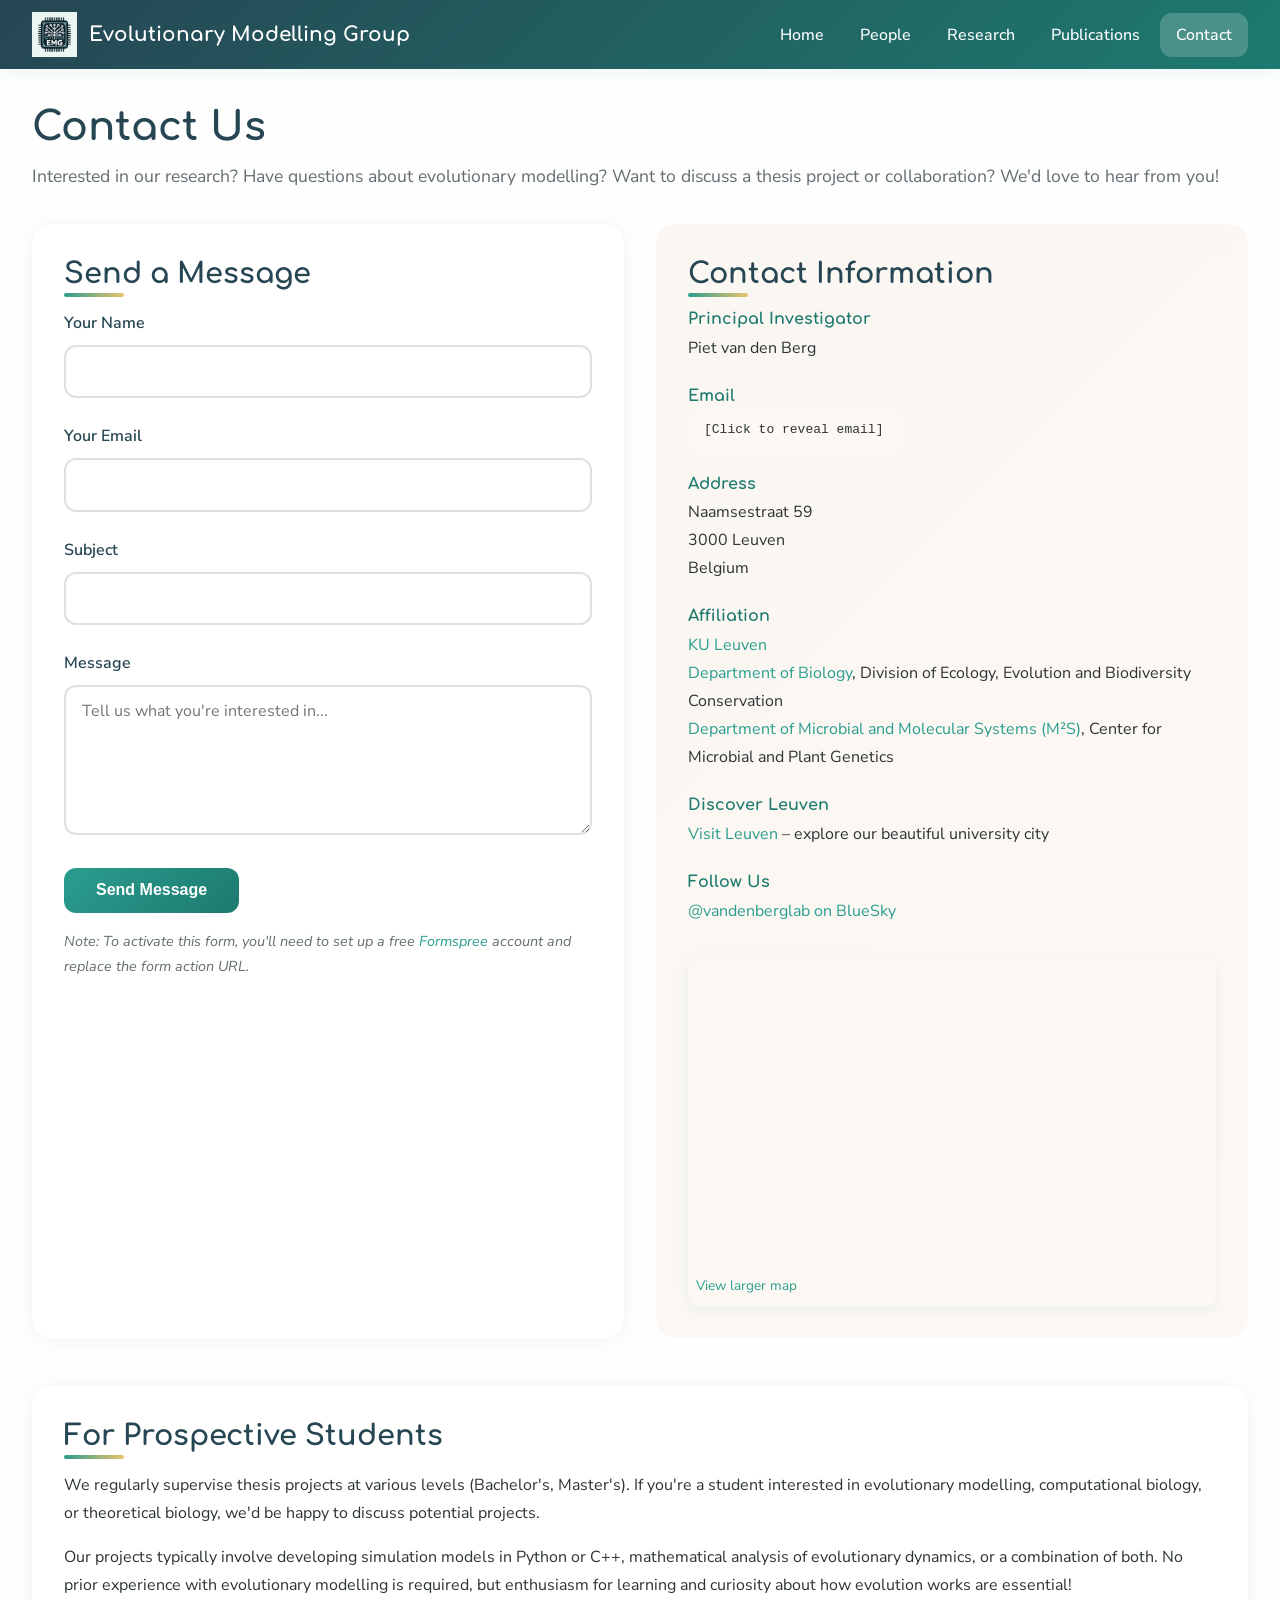
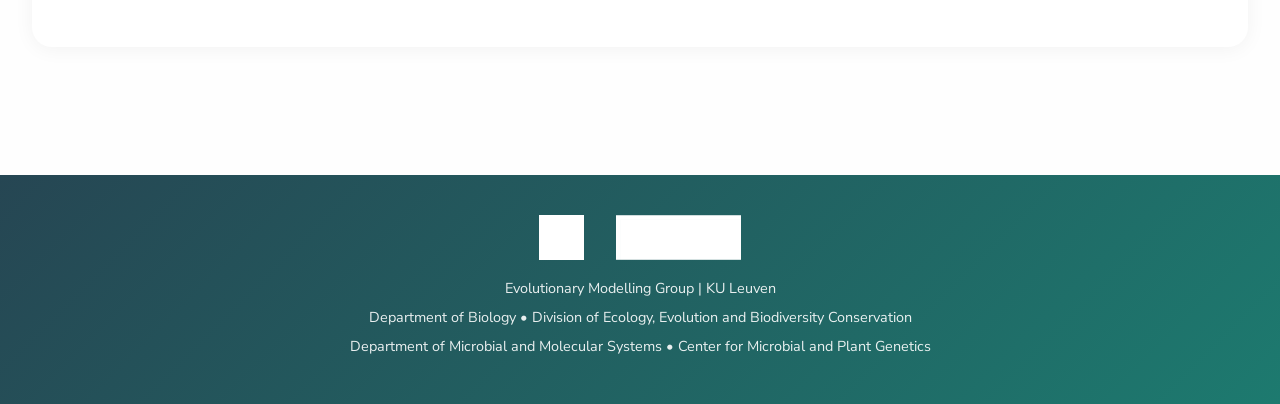
==== contact.html @ 0474cba8 "Update site" ====
<!DOCTYPE html>
<html lang="en">
<head>
    <meta charset="UTF-8">
    <meta name="viewport" content="width=device-width, initial-scale=1.0">
    <meta name="description" content="Contact the Evolutionary Modelling Group at KU Leuven. Interested in thesis projects, collaborations, or joining our lab? We'd love to hear from you.">
    <meta name="keywords" content="contact, KU Leuven, Leuven, Belgium, thesis project, collaboration, evolutionary biology, computational biology, PhD position, postdoc, internship">
    <meta name="author" content="Evolutionary Modelling Group, KU Leuven">
    <meta name="robots" content="index, follow">

    <!-- Open Graph / Facebook -->
    <meta property="og:type" content="website">
    <meta property="og:title" content="Contact | Evolutionary Modelling Group">
    <meta property="og:description" content="Contact the Evolutionary Modelling Group at KU Leuven for thesis projects, collaborations, or joining our lab.">
    <meta property="og:image" content="images/group-photo.jpg">
    <meta property="og:site_name" content="Evolutionary Modelling Group">

    <!-- Twitter Card -->
    <meta name="twitter:card" content="summary_large_image">
    <meta name="twitter:title" content="Contact | Evolutionary Modelling Group">
    <meta name="twitter:description" content="Contact the Evolutionary Modelling Group at KU Leuven for thesis projects, collaborations, or joining our lab.">
    <meta name="twitter:image" content="images/group-photo.jpg">

    <title>Contact | Evolutionary Modelling Group</title>
    <link rel="stylesheet" href="css/style.css">
    <link rel="icon" type="image/png" href="images/emg-logo.png">
    <style>
        .contact-wrapper {
            display: grid;
            grid-template-columns: 1fr 1fr;
            gap: 2rem;
            margin-top: 2rem;
        }
        .map-container {
            margin-top: 2rem;
            border-radius: var(--border-radius);
            overflow: hidden;
            box-shadow: var(--shadow);
        }
        .map-container iframe {
            width: 100%;
            height: 300px;
            border: none;
        }
        .success-message {
            background: #d4edda;
            border: 1px solid #c3e6cb;
            color: #155724;
            padding: 1rem;
            border-radius: var(--border-radius);
            margin-bottom: 1rem;
            display: none;
        }
        .email-protected {
            background: var(--bg-warm);
            padding: 0.5rem 1rem;
            border-radius: var(--border-radius);
            display: inline-block;
            font-family: monospace;
        }
        @media (max-width: 768px) {
            .contact-wrapper {
                grid-template-columns: 1fr;
            }
        }
    </style>
</head>
<body>
    <header>
        <div class="header-container">
            <div class="logo-section">
                <img src="images/emg-logo.png" alt="EMG Logo">
                <span class="site-title"><a href="index.html">Evolutionary Modelling Group</a></span>
            </div>
            <button class="menu-toggle" aria-label="Toggle menu">
                <span></span>
                <span></span>
                <span></span>
            </button>
            <nav>
                <ul>
                    <li><a href="index.html">Home</a></li>
                    <li><a href="people.html">People</a></li>
                    <li><a href="research.html">Research</a></li>
                    <li><a href="publications.html">Publications</a></li>
                    <li><a href="contact.html" class="active">Contact</a></li>
                </ul>
            </nav>
        </div>
    </header>

    <main>
        <h1>Contact Us</h1>
        <p class="section-intro">
            Interested in our research? Have questions about evolutionary modelling? Want to discuss a thesis project or collaboration? We'd love to hear from you!
        </p>

        <div class="contact-wrapper">
            <div class="contact-form">
                <h2>Send a Message</h2>

                <div id="success-message" class="success-message">
                    Thank you for your message! We'll get back to you soon.
                </div>

                <!-- Formspree form - replace YOUR_FORM_ID with actual Formspree form ID -->
                <form id="contact-form" action="https://formspree.io/f/YOUR_FORM_ID" method="POST">
                    <div class="form-group">
                        <label for="name">Your Name</label>
                        <input type="text" id="name" name="name" required>
                    </div>

                    <div class="form-group">
                        <label for="email">Your Email</label>
                        <input type="email" id="email" name="email" required>
                    </div>

                    <div class="form-group">
                        <label for="subject">Subject</label>
                        <input type="text" id="subject" name="subject" required>
                    </div>

                    <div class="form-group">
                        <label for="message">Message</label>
                        <textarea id="message" name="message" required placeholder="Tell us what you're interested in..."></textarea>
                    </div>

                    <!-- Honeypot field for spam protection -->
                    <input type="text" name="_gotcha" style="display:none">

                    <button type="submit" class="submit-btn">Send Message</button>
                </form>

                <p style="margin-top: 1rem; font-size: 0.9rem; color: var(--text-light);">
                    <em>Note: To activate this form, you'll need to set up a free <a href="https://formspree.io" target="_blank" rel="noopener">Formspree</a> account and replace the form action URL.</em>
                </p>
            </div>

            <div class="contact-info">
                <h2>Contact Information</h2>

                <div class="contact-detail">
                    <h4>Principal Investigator</h4>
                    <p>Piet van den Berg</p>
                </div>

                <div class="contact-detail">
                    <h4>Email</h4>
                    <p>
                        <span id="email-address" class="email-protected">[Click to reveal email]</span>
                    </p>
                </div>

                <div class="contact-detail">
                    <h4>Address</h4>
                    <p>
                        Naamsestraat 59<br>
                        3000 Leuven<br>
                        Belgium
                    </p>
                </div>

                <div class="contact-detail">
                    <h4>Affiliation</h4>
                    <p>
                        <a href="https://www.kuleuven.be/english/" target="_blank" rel="noopener">KU Leuven</a><br>
                        <a href="https://bio.kuleuven.be/" target="_blank" rel="noopener">Department of Biology</a>, Division of Ecology, Evolution and Biodiversity Conservation<br>
                        <a href="https://www.biw.kuleuven.be/m2s/" target="_blank" rel="noopener">Department of Microbial and Molecular Systems (M²S)</a>, Center for Microbial and Plant Genetics
                    </p>
                </div>

                <div class="contact-detail">
                    <h4>Discover Leuven</h4>
                    <p>
                        <a href="https://www.visitleuven.be/en" target="_blank" rel="noopener">Visit Leuven</a> &ndash; explore our beautiful university city
                    </p>
                </div>

                <div class="contact-detail">
                    <h4>Follow Us</h4>
                    <p>
                        <a href="https://bsky.app/profile/vandenberglab.bsky.social" target="_blank" rel="noopener">
                            @vandenberglab on BlueSky
                        </a>
                    </p>
                </div>

                <div class="map-container">
                    <iframe
                        src="https://www.openstreetmap.org/export/embed.html?bbox=4.697%2C50.875%2C4.703%2C50.878&amp;layer=mapnik&amp;marker=50.8765%2C4.7001"
                        loading="lazy"
                        title="Map showing location of KU Leuven, Naamsestraat 59">
                    </iframe>
                    <p style="margin: 0.5rem; font-size: 0.85rem;">
                        <a href="https://www.openstreetmap.org/?mlat=50.8765&amp;mlon=4.7001#map=17/50.8765/4.7001" target="_blank" rel="noopener">
                            View larger map
                        </a>
                    </p>
                </div>
            </div>
        </div>

        <section class="section" style="margin-top: 3rem;">
            <h2>For Prospective Students</h2>
            <p>
                We regularly supervise thesis projects at various levels (Bachelor's, Master's). If you're a student interested in evolutionary modelling, computational biology, or theoretical biology, we'd be happy to discuss potential projects.
            </p>
            <p>
                Our projects typically involve developing simulation models in Python or C++, mathematical analysis of evolutionary dynamics, or a combination of both. No prior experience with evolutionary modelling is required, but enthusiasm for learning and curiosity about how evolution works are essential!
            </p>
        </section>
    </main>

    <footer>
        <div class="footer-logos">
            <img src="images/emg-logo.png" alt="EMG">
            <img src="images/ku-leuven-logo.png" alt="KU Leuven">
        </div>
        <p>Evolutionary Modelling Group | KU Leuven</p>
        <p>Department of Biology &bull; Division of Ecology, Evolution and Biodiversity Conservation</p>
        <p>Department of Microbial and Molecular Systems &bull; Center for Microbial and Plant Genetics</p>
    </footer>

    <script>
        // Email protection: decode email address only when clicked
        // This prevents simple email scrapers from harvesting the address
        (function() {
            const emailElement = document.getElementById('email-address');

            // Encoded email parts (simple obfuscation)
            const parts = ['piet', '.', 'vandenberg', '@', 'kuleuven', '.', 'be'];

            let revealed = false;

            emailElement.style.cursor = 'pointer';

            emailElement.addEventListener('click', function() {
                if (!revealed) {
                    const email = parts.join('');
                    emailElement.innerHTML = `<a href="mai` + `lto:${email}">${email}</a>`;
                    revealed = true;
                }
            });

            // Also reveal on hover after a delay (for users who expect hover)
            let hoverTimeout;
            emailElement.addEventListener('mouseenter', function() {
                hoverTimeout = setTimeout(function() {
                    if (!revealed) {
                        const email = parts.join('');
                        emailElement.innerHTML = `<a href="mai` + `lto:${email}">${email}</a>`;
                        revealed = true;
                    }
                }, 500);
            });

            emailElement.addEventListener('mouseleave', function() {
                clearTimeout(hoverTimeout);
            });
        })();

        // Form submission handling
        const form = document.getElementById('contact-form');
        const successMessage = document.getElementById('success-message');

        form.addEventListener('submit', async function(e) {
            // If using Formspree's default behavior, this will redirect
            // For AJAX submission (optional):
            /*
            e.preventDefault();
            const formData = new FormData(form);

            try {
                const response = await fetch(form.action, {
                    method: 'POST',
                    body: formData,
                    headers: {
                        'Accept': 'application/json'
                    }
                });

                if (response.ok) {
                    successMessage.style.display = 'block';
                    form.reset();
                } else {
                    alert('There was an error sending your message. Please try again or email us directly.');
                }
            } catch (error) {
                alert('There was an error sending your message. Please try again or email us directly.');
            }
            */
        });

        // Hamburger menu toggle
        document.querySelector('.menu-toggle').addEventListener('click', function() {
            this.classList.toggle('active');
            document.querySelector('nav').classList.toggle('active');
        });
    </script>
</body>
</html>
---- css/style.css ----
/* Evolutionary Modelling Group - Main Stylesheet */
/* Design: Friendly, inclusive, curious, brainy, warm */

@import url('https://fonts.googleapis.com/css2?family=Comfortaa:wght@500;600;700&family=Nunito+Sans:wght@400;500;600;700&display=swap');

:root {
    --primary-color: #2a9d8f;      /* Warm teal */
    --primary-light: #40c9a2;
    --primary-dark: #1d7a6f;
    --secondary-color: #264653;    /* Deep blue-green */
    --accent-color: #e9c46a;       /* Warm gold */
    --accent-warm: #f4a261;        /* Warm orange */
    --accent-coral: #e76f51;       /* Coral for highlights */
    --text-color: #2d3436;
    --text-light: #636e72;
    --bg-color: #fefefe;
    --bg-warm: #fdf8f3;
    --bg-cream: #faf6f1;
    --white: #fff;
    --border-radius: 12px;
    --border-radius-lg: 20px;
    --shadow: 0 4px 15px rgba(42, 157, 143, 0.08);
    --shadow-hover: 0 8px 30px rgba(42, 157, 143, 0.15);
    --shadow-soft: 0 2px 20px rgba(0,0,0,0.05);
}

* {
    margin: 0;
    padding: 0;
    box-sizing: border-box;
}

html {
    scroll-behavior: smooth;
}

body {
    font-family: 'Nunito Sans', -apple-system, BlinkMacSystemFont, sans-serif;
    line-height: 1.75;
    color: var(--text-color);
    background-color: var(--bg-color);
}

/* Typography */
h1, h2, h3, h4 {
    font-family: 'Comfortaa', 'Nunito Sans', sans-serif;
    font-weight: 700;
    line-height: 1.3;
    color: var(--secondary-color);
}

h1 {
    font-size: 2.5rem;
    margin-bottom: 0.5rem;
}

h2 {
    font-size: 1.8rem;
    margin-bottom: 1rem;
    position: relative;
    display: inline-block;
}

h2::after {
    content: '';
    position: absolute;
    bottom: -4px;
    left: 0;
    width: 60px;
    height: 4px;
    background: linear-gradient(90deg, var(--primary-color), var(--accent-color));
    border-radius: 2px;
}

h3 {
    font-size: 1.3rem;
    margin-bottom: 0.75rem;
    color: var(--primary-dark);
}

p {
    margin-bottom: 1rem;
}

a {
    color: var(--primary-color);
    text-decoration: none;
    transition: color 0.2s ease;
}

a:hover {
    color: var(--primary-dark);
    text-decoration: underline;
}

/* Header & Navigation */
header {
    background: linear-gradient(135deg, var(--secondary-color) 0%, var(--primary-dark) 100%);
    color: var(--white);
    padding: 0.75rem 0;
    position: sticky;
    top: 0;
    z-index: 1000;
    box-shadow: var(--shadow);
}

.header-container {
    max-width: 1400px;
    margin: 0 auto;
    padding: 0 2rem;
    display: flex;
    justify-content: space-between;
    align-items: center;
    flex-wrap: wrap;
    gap: 1rem;
}

.logo-section {
    display: flex;
    align-items: center;
    gap: 0.75rem;
}

.logo-section img {
    height: 45px;
    width: auto;
}

.site-title {
    font-family: 'Comfortaa', sans-serif;
    font-size: 1.25rem;
    font-weight: 700;
    color: var(--white);
    white-space: nowrap;
}

.site-title a {
    color: var(--white);
    text-decoration: none;
}

.site-title a:hover {
    text-decoration: none;
    opacity: 0.9;
}

/* Hamburger menu button */
.menu-toggle {
    display: none;
    background: none;
    border: none;
    cursor: pointer;
    padding: 0.5rem;
    z-index: 1001;
}

.menu-toggle span {
    display: block;
    width: 25px;
    height: 3px;
    background: var(--white);
    margin: 5px 0;
    border-radius: 2px;
    transition: all 0.3s ease;
}

.menu-toggle.active span:nth-child(1) {
    transform: rotate(45deg) translate(5px, 5px);
}

.menu-toggle.active span:nth-child(2) {
    opacity: 0;
}

.menu-toggle.active span:nth-child(3) {
    transform: rotate(-45deg) translate(7px, -6px);
}

nav ul {
    list-style: none;
    display: flex;
    gap: 0.25rem;
    flex-wrap: wrap;
}

nav a {
    color: var(--white);
    padding: 0.5rem 1rem;
    border-radius: var(--border-radius);
    transition: all 0.2s ease;
    display: block;
    font-weight: 500;
}

nav a:hover, nav a.active {
    background-color: rgba(255,255,255,0.2);
    text-decoration: none;
}

/* Main content */
main {
    max-width: 1400px;
    margin: 0 auto;
    padding: 2rem;
    min-height: calc(100vh - 200px);
}

/* Hero section (homepage) - NEW DESIGN */
.hero-wrapper {
    display: grid;
    grid-template-columns: 1fr 1fr;
    gap: 3rem;
    align-items: center;
    padding: 2rem 0;
    margin-bottom: 2rem;
}

.hero-image {
    position: relative;
}

.hero-image .group-photo {
    width: 100%;
    border-radius: var(--border-radius-lg);
    box-shadow: var(--shadow-hover);
}

.hero-image .hero-logos {
    position: absolute;
    bottom: 1rem;
    left: 1rem;
    display: flex;
    flex-direction: column;
    align-items: flex-start;
    gap: 0.5rem;
    background: rgba(255,255,255,0.95);
    padding: 0.75rem;
    border-radius: var(--border-radius);
    box-shadow: var(--shadow);
}

.hero-image .hero-logos img {
    width: 80px;
    height: auto;
}

.hero-content {
    padding: 1rem 0;
}

.hero-content h1 {
    font-size: 2.8rem;
    color: var(--secondary-color);
    margin-bottom: 0.5rem;
    line-height: 1.2;
}

.hero-content .subtitle {
    font-size: 1.2rem;
    color: var(--primary-color);
    font-weight: 600;
    margin-bottom: 1.5rem;
}

.hero-content .hero-intro {
    font-size: 1.1rem;
    color: var(--text-light);
    margin-bottom: 1.5rem;
}

.hero-content .hero-tagline {
    font-size: 1rem;
    padding: 1rem 1.25rem;
    background: linear-gradient(135deg, var(--bg-cream) 0%, var(--bg-warm) 100%);
    border-left: 4px solid var(--accent-color);
    border-radius: 0 var(--border-radius) var(--border-radius) 0;
    color: var(--text-color);
    font-style: italic;
}

/* OLD hero styles (kept for fallback) */
.hero {
    text-align: center;
    padding: 3rem 0;
    background: var(--bg-warm);
    margin: -2rem -2rem 2rem -2rem;
    padding: 3rem 2rem;
}

.hero-logos {
    display: flex;
    justify-content: center;
    align-items: center;
    gap: 2rem;
    margin-bottom: 1.5rem;
    flex-wrap: wrap;
}

.hero-logos img {
    height: 80px;
    width: auto;
}

.hero h1 {
    font-size: 2.8rem;
    color: var(--secondary-color);
    margin-bottom: 0.25rem;
}

.hero .subtitle {
    font-size: 1.3rem;
    color: var(--text-light);
    font-weight: 400;
}

/* Group photo */
.group-photo-container {
    margin: 2rem 0;
    text-align: center;
}

.group-photo {
    max-width: 100%;
    width: 800px;
    border-radius: var(--border-radius);
    box-shadow: var(--shadow);
}

/* Content sections */
.section {
    margin: 3rem 0;
    padding: 2rem;
    background: var(--white);
    border-radius: var(--border-radius-lg);
    box-shadow: var(--shadow-soft);
}

.section-intro {
    font-size: 1.1rem;
    color: var(--text-light);
    margin-bottom: 1.5rem;
}

/* Research topics cards */
.topics-grid {
    display: grid;
    grid-template-columns: repeat(auto-fit, minmax(280px, 1fr));
    gap: 1.5rem;
    margin-top: 1.5rem;
}

.topic-card {
    background: linear-gradient(135deg, var(--bg-cream) 0%, var(--white) 100%);
    padding: 1.5rem;
    border-radius: var(--border-radius);
    border-left: 4px solid var(--primary-color);
    transition: transform 0.2s ease, box-shadow 0.2s ease;
}

.topic-card:hover {
    transform: translateY(-3px);
    box-shadow: var(--shadow-hover);
}

.topic-card:nth-child(2) {
    border-left-color: var(--accent-color);
}

.topic-card:nth-child(3) {
    border-left-color: var(--accent-warm);
}

.topic-card:nth-child(4) {
    border-left-color: var(--accent-coral);
}

.topic-card h3 {
    color: var(--secondary-color);
    margin-bottom: 0.5rem;
}

/* Homepage layout with sidebar */
.home-main-content {
    display: grid;
    grid-template-columns: 1fr 350px;
    gap: 2rem;
    align-items: start;
}

.home-main-content .main-column {
    min-width: 0;
}

/* BlueSky sidebar */
.bluesky-sidebar {
    position: sticky;
    top: 100px;
}

.bluesky-sidebar-card {
    background: var(--white);
    border-radius: var(--border-radius-lg);
    box-shadow: var(--shadow-soft);
    overflow: hidden;
}

.bluesky-sidebar-header {
    background: linear-gradient(135deg, #0085ff 0%, #00a8ff 100%);
    color: white;
    padding: 1rem 1.25rem;
}

.bluesky-sidebar-header h3 {
    color: white;
    margin: 0;
    font-size: 1rem;
}

.bluesky-posts {
    max-height: 600px;
    overflow-y: auto;
}

.bluesky-post {
    padding: 1rem 1.25rem;
    border-bottom: 1px solid #f0f0f0;
}

.bluesky-post:last-child {
    border-bottom: none;
}

.bluesky-post-text {
    font-size: 0.95rem;
    line-height: 1.5;
    margin-bottom: 0.75rem;
}

.bluesky-post-images {
    display: grid;
    grid-template-columns: repeat(auto-fit, minmax(100px, 1fr));
    gap: 0.5rem;
    margin-bottom: 0.75rem;
}

.bluesky-post-images img {
    width: 100%;
    border-radius: 8px;
    cursor: pointer;
    transition: opacity 0.2s;
}

.bluesky-post-images img:hover {
    opacity: 0.9;
}

.bluesky-post-date {
    font-size: 0.8rem;
    color: var(--text-light);
}

.bluesky-post-date a {
    color: var(--text-light);
}

.bluesky-post-date a:hover {
    color: var(--primary-color);
}

.bluesky-sidebar-footer {
    padding: 1rem 1.25rem;
    background: var(--bg-cream);
    text-align: center;
}

.bluesky-follow-btn {
    display: inline-flex;
    align-items: center;
    gap: 0.5rem;
    background: #0085ff;
    color: white;
    padding: 0.5rem 1rem;
    border-radius: var(--border-radius);
    font-weight: 600;
    font-size: 0.9rem;
    transition: background 0.2s;
}

.bluesky-follow-btn:hover {
    background: #0070dd;
    color: white;
    text-decoration: none;
}

/* People page */
.people-grid {
    display: grid;
    gap: 2rem;
}

.person-card {
    display: grid;
    grid-template-columns: 200px 1fr;
    gap: 2rem;
    padding: 2rem;
    background: var(--white);
    border-radius: var(--border-radius-lg);
    box-shadow: var(--shadow-soft);
    transition: box-shadow 0.2s ease;
}

.person-card:hover {
    box-shadow: var(--shadow-hover);
}

.person-card.pi {
    border: 2px solid var(--primary-color);
    background: linear-gradient(135deg, var(--white) 0%, var(--bg-cream) 100%);
}

.person-photo {
    width: 200px;
    height: 200px;
    border-radius: var(--border-radius);
    object-fit: cover;
    box-shadow: var(--shadow);
}

.person-info h3 {
    font-size: 1.5rem;
    color: var(--secondary-color);
    margin-bottom: 0.25rem;
}

.person-role {
    color: var(--primary-color);
    font-weight: 600;
    margin-bottom: 1rem;
}

.person-research {
    margin-bottom: 1rem;
}

.person-interests {
    font-size: 0.95rem;
    color: var(--text-light);
}

.person-social {
    margin-top: 1rem;
    display: flex;
    gap: 1rem;
}

.person-social a {
    color: var(--primary-color);
    font-size: 0.9rem;
    font-weight: 600;
}

/* Publications page */
.publications-intro {
    margin-bottom: 2rem;
    padding: 1.5rem;
    background: var(--bg-warm);
    border-radius: var(--border-radius);
}

.publication-list {
    list-style: none;
}

.publication-item {
    padding: 1.5rem;
    margin-bottom: 1rem;
    background: var(--white);
    border-radius: var(--border-radius);
    box-shadow: var(--shadow-soft);
    border-left: 4px solid var(--primary-color);
}

.publication-title {
    font-weight: 600;
    color: var(--secondary-color);
    margin-bottom: 0.5rem;
}

.publication-authors {
    font-size: 0.95rem;
    color: var(--text-light);
    margin-bottom: 0.25rem;
}

.publication-venue {
    font-style: italic;
    color: var(--text-light);
    font-size: 0.9rem;
}

.publication-year {
    display: inline-block;
    background: var(--primary-color);
    color: var(--white);
    padding: 0.2rem 0.6rem;
    border-radius: 6px;
    font-size: 0.85rem;
    margin-top: 0.5rem;
}

.loading {
    text-align: center;
    padding: 2rem;
    color: var(--text-light);
}

.scholar-link {
    display: inline-block;
    margin-top: 1rem;
    padding: 0.75rem 1.5rem;
    background: linear-gradient(135deg, var(--primary-color) 0%, var(--primary-dark) 100%);
    color: var(--white);
    border-radius: var(--border-radius);
    font-weight: 600;
    transition: transform 0.2s ease, box-shadow 0.2s ease;
}

.scholar-link:hover {
    transform: translateY(-2px);
    box-shadow: var(--shadow-hover);
    color: var(--white);
    text-decoration: none;
}

/* Contact page */
.contact-grid {
    display: grid;
    grid-template-columns: 1fr 1fr;
    gap: 2rem;
}

.contact-form {
    background: var(--white);
    padding: 2rem;
    border-radius: var(--border-radius-lg);
    box-shadow: var(--shadow-soft);
}

.form-group {
    margin-bottom: 1.5rem;
}

.form-group label {
    display: block;
    margin-bottom: 0.5rem;
    font-weight: 600;
    color: var(--secondary-color);
}

.form-group input,
.form-group textarea {
    width: 100%;
    padding: 0.85rem 1rem;
    border: 2px solid #e0e0e0;
    border-radius: var(--border-radius);
    font-family: inherit;
    font-size: 1rem;
    transition: border-color 0.2s ease, box-shadow 0.2s ease;
}

.form-group input:focus,
.form-group textarea:focus {
    outline: none;
    border-color: var(--primary-color);
    box-shadow: 0 0 0 3px rgba(42, 157, 143, 0.1);
}

.form-group textarea {
    min-height: 150px;
    resize: vertical;
}

.submit-btn {
    background: linear-gradient(135deg, var(--primary-color) 0%, var(--primary-dark) 100%);
    color: var(--white);
    padding: 0.85rem 2rem;
    border: none;
    border-radius: var(--border-radius);
    font-size: 1rem;
    font-weight: 600;
    cursor: pointer;
    transition: transform 0.2s ease, box-shadow 0.2s ease;
}

.submit-btn:hover {
    transform: translateY(-2px);
    box-shadow: var(--shadow-hover);
}

.contact-info {
    background: linear-gradient(135deg, var(--bg-cream) 0%, var(--bg-warm) 100%);
    padding: 2rem;
    border-radius: var(--border-radius-lg);
}

.contact-info h3 {
    margin-bottom: 1rem;
}

.contact-detail {
    margin-bottom: 1.5rem;
}

.contact-detail h4 {
    font-size: 1rem;
    color: var(--primary-dark);
    margin-bottom: 0.25rem;
}

/* BlueSky feed embed (old style, kept for backward compat) */
.bluesky-feed {
    margin-top: 2rem;
}

.bluesky-feed h3 {
    margin-bottom: 1rem;
}

.bluesky-embed {
    background: var(--white);
    border-radius: var(--border-radius);
    padding: 1rem;
    max-height: 400px;
    overflow-y: auto;
}

/* Footer */
footer {
    background: linear-gradient(135deg, var(--secondary-color) 0%, var(--primary-dark) 100%);
    color: var(--white);
    text-align: center;
    padding: 2.5rem 2rem;
    margin-top: 3rem;
}

.footer-logos {
    display: flex;
    justify-content: center;
    align-items: center;
    gap: 2rem;
    margin-bottom: 1rem;
}

.footer-logos img {
    height: 45px;
    width: auto;
    filter: brightness(0) invert(1);
}

footer p {
    margin: 0.25rem 0;
    opacity: 0.9;
    font-size: 0.9rem;
}

/* Responsive design */
@media (max-width: 1024px) {
    .home-main-content {
        grid-template-columns: 1fr;
    }

    .bluesky-sidebar {
        position: static;
    }

    .bluesky-posts {
        max-height: 400px;
    }
}

@media (max-width: 768px) {
    .header-container {
        flex-direction: row;
        justify-content: space-between;
        flex-wrap: nowrap;
    }

    .logo-section {
        flex: 1;
        min-width: 0;
    }

    .site-title {
        font-size: 1rem;
        white-space: nowrap;
        overflow: hidden;
        text-overflow: ellipsis;
    }

    .logo-section img {
        height: 35px;
    }

    .menu-toggle {
        display: block;
    }

    nav {
        position: absolute;
        top: 100%;
        left: 0;
        right: 0;
        background: var(--secondary-color);
        max-height: 0;
        overflow: hidden;
        transition: max-height 0.3s ease;
    }

    nav.active {
        max-height: 300px;
    }

    nav ul {
        flex-direction: column;
        padding: 1rem;
        gap: 0.5rem;
    }

    nav a {
        text-align: center;
        padding: 0.75rem 1rem;
    }

    .hero-wrapper {
        grid-template-columns: 1fr;
        gap: 1.5rem;
    }

    .hero-content {
        order: -1;
        text-align: center;
    }

    .hero-content h1 {
        font-size: 2rem;
    }

    .hero-content .hero-tagline {
        border-left: none;
        border-top: 4px solid var(--accent-color);
        border-radius: 0 0 var(--border-radius) var(--border-radius);
    }

    /* Keep logos inside picture on mobile */
    .hero-image {
        position: relative;
    }

    .hero-image .hero-logos {
        position: absolute;
        bottom: 0.75rem;
        left: 0.75rem;
        margin-top: 0;
        flex-direction: column;
        align-items: flex-start;
    }

    .hero-image .hero-logos img {
        width: 60px;
    }

    .hero h1 {
        font-size: 2rem;
    }

    .person-card {
        grid-template-columns: 1fr;
        text-align: center;
    }

    .person-photo {
        margin: 0 auto;
    }

    .contact-grid {
        grid-template-columns: 1fr;
    }

    h1 {
        font-size: 2rem;
    }

    h2 {
        font-size: 1.5rem;
    }

    main {
        padding: 1rem;
    }

    .section {
        padding: 1.5rem;
    }
}

/* Print styles */
@media print {
    header, footer, nav, .bluesky-sidebar {
        display: none;
    }

    main {
        max-width: 100%;
    }

    .section {
        box-shadow: none;
        border: 1px solid #ddd;
    }
}
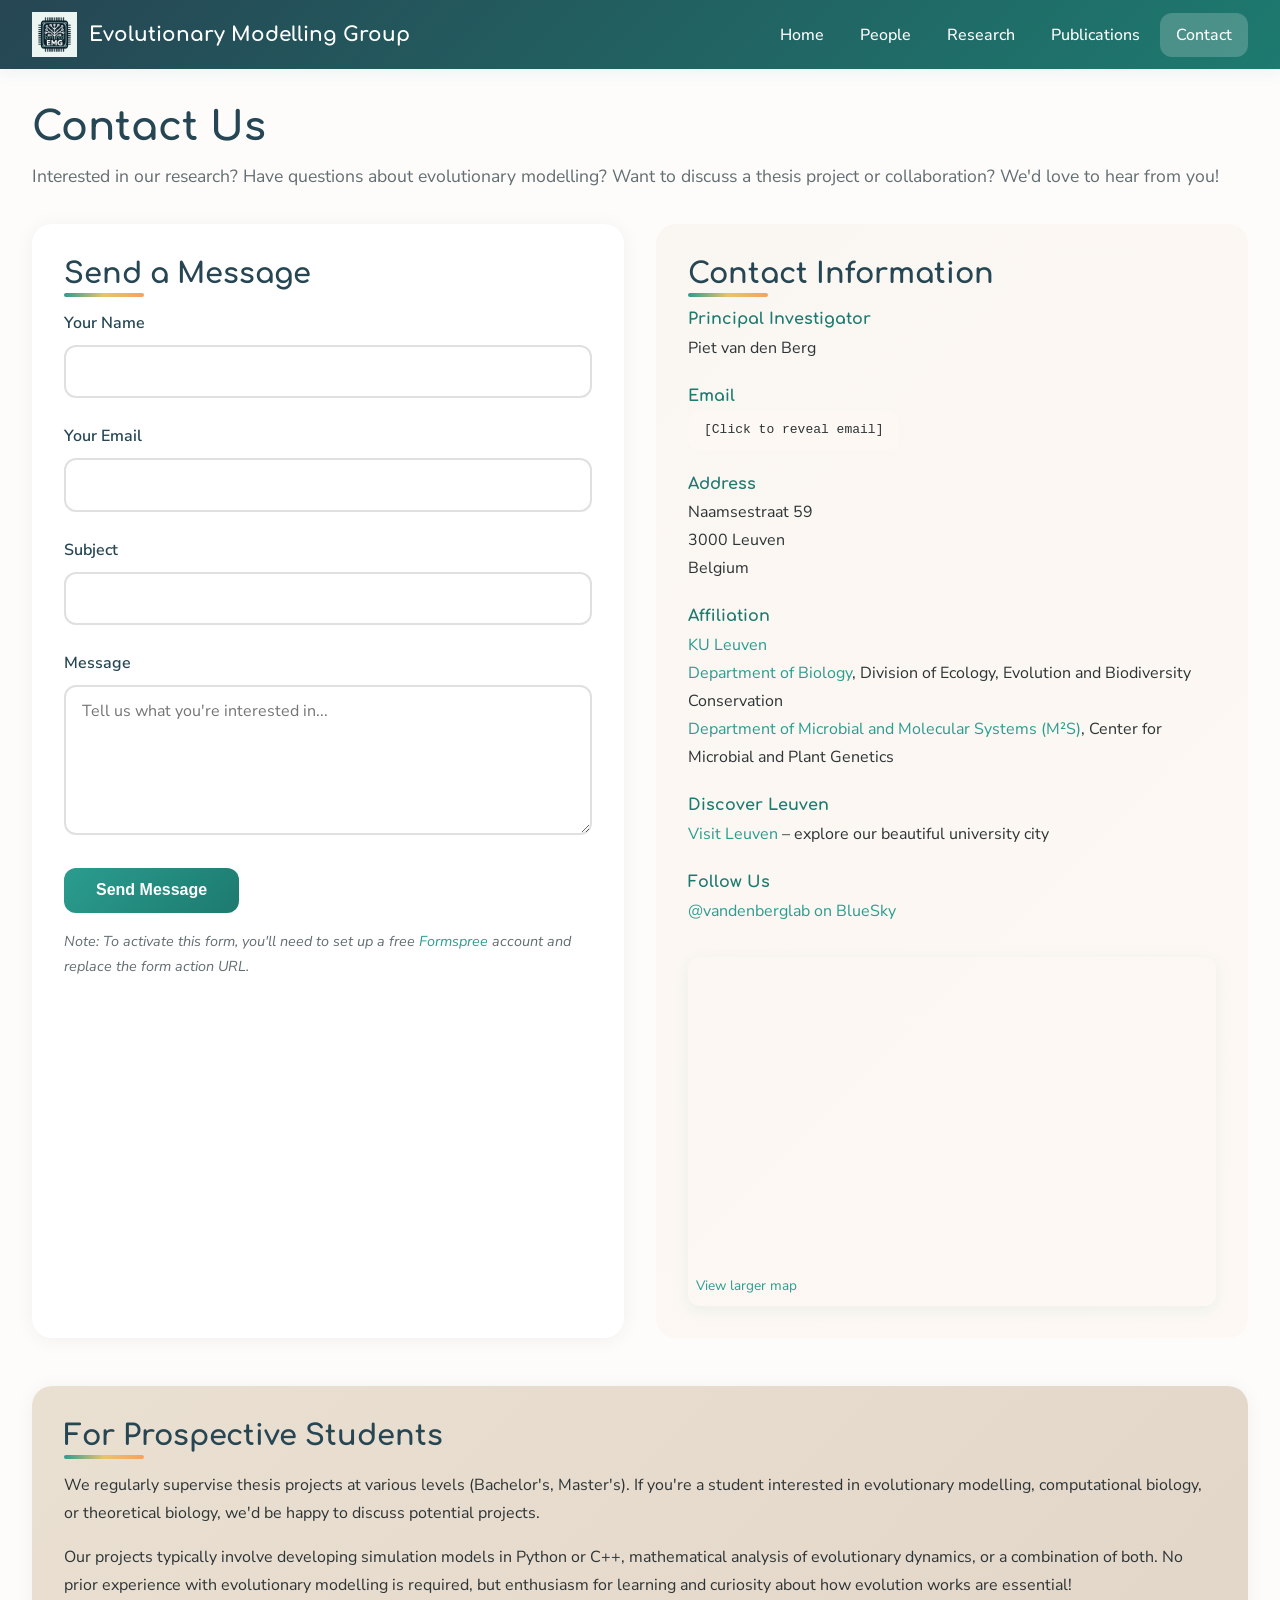
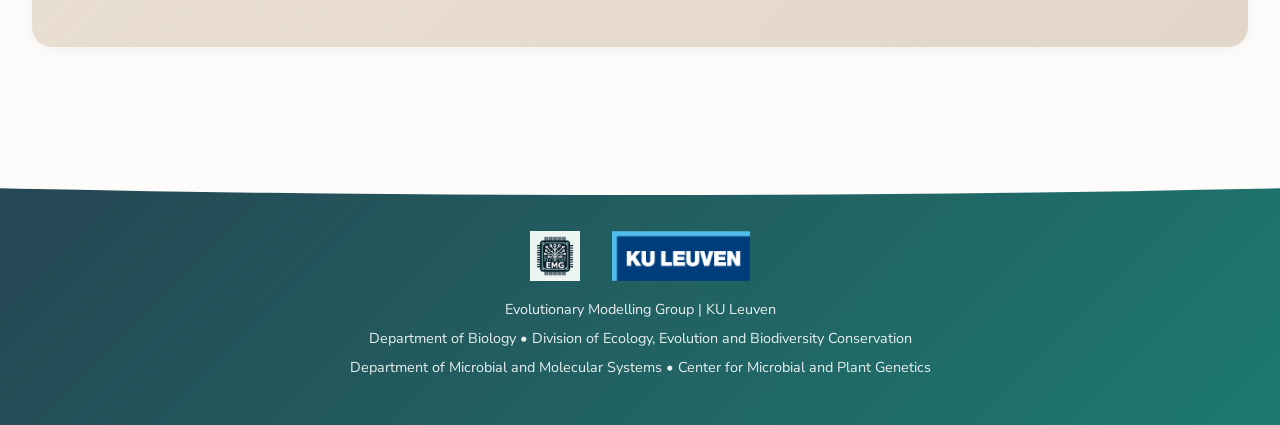
==== commit 2ff6ace2: "Finishing up, including prehistoric mode" ====
--- a/contact.html
+++ b/contact.html
@@ -24,6 +24,18 @@
     <title>Contact | Evolutionary Modelling Group</title>
     <link rel="stylesheet" href="css/style.css">
     <link rel="icon" type="image/png" href="images/emg-logo.png">
+    <link href="https://fonts.googleapis.com/css2?family=Press+Start+2P&display=swap" rel="stylesheet">
+    <script>
+    // Clear prehistoric mode on page refresh (but keep it during navigation)
+    if (performance.navigation && performance.navigation.type === 1) {
+        sessionStorage.removeItem('prehistoricMode');
+    } else if (performance.getEntriesByType && performance.getEntriesByType('navigation').length > 0) {
+        if (performance.getEntriesByType('navigation')[0].type === 'reload') {
+            sessionStorage.removeItem('prehistoricMode');
+        }
+    }
+    if(sessionStorage.getItem('prehistoricMode')==='true')document.documentElement.className='prehistoric-pending';
+</script>
     <style>
         .contact-wrapper {
             display: grid;
@@ -200,7 +212,7 @@
             </div>
         </div>
 
-        <section class="section" style="margin-top: 3rem;">
+        <section class="section warm-section-dark" style="margin-top: 3rem;">
             <h2>For Prospective Students</h2>
             <p>
                 We regularly supervise thesis projects at various levels (Bachelor's, Master's). If you're a student interested in evolutionary modelling, computational biology, or theoretical biology, we'd be happy to discuss potential projects.
@@ -296,6 +308,10 @@
             this.classList.toggle('active');
             document.querySelector('nav').classList.toggle('active');
         });
+        // Check for prehistoric mode (survives navigation, not refresh)
+        if (sessionStorage.getItem('prehistoricMode') === 'true') {
+            document.body.classList.add('prehistoric');
+        }
     </script>
 </body>
 </html>
--- a/css/style.css
+++ b/css/style.css
@@ -38,7 +38,7 @@
     font-family: 'Nunito Sans', -apple-system, BlinkMacSystemFont, sans-serif;
     line-height: 1.75;
     color: var(--text-color);
-    background-color: var(--bg-color);
+    background-color: #fdfcfb;
 }
 
 /* Typography */
@@ -66,9 +66,9 @@
     position: absolute;
     bottom: -4px;
     left: 0;
-    width: 60px;
+    width: 80px;
     height: 4px;
-    background: linear-gradient(90deg, var(--primary-color), var(--accent-color));
+    background: linear-gradient(90deg, var(--primary-color), var(--accent-color), var(--accent-warm));
     border-radius: 2px;
 }
 
@@ -249,7 +249,7 @@
 }
 
 .hero-content h1 {
-    font-size: 2.8rem;
+    font-size: 2.2rem;
     color: var(--secondary-color);
     margin-bottom: 0.5rem;
     line-height: 1.2;
@@ -335,6 +335,16 @@
     box-shadow: var(--shadow-soft);
 }
 
+/* Warm themed sections (Join Us, Collaborations, etc.) */
+.section.warm-section {
+    background: linear-gradient(135deg, #f5ede4 0%, #f0e6d9 100%);
+}
+
+/* Darker warm sections for bottom cards */
+.section.warm-section-dark {
+    background: linear-gradient(135deg, #eae0d2 0%, #e2d6c8 100%);
+}
+
 .section-intro {
     font-size: 1.1rem;
     color: var(--text-light);
@@ -350,7 +360,7 @@
 }
 
 .topic-card {
-    background: linear-gradient(135deg, var(--bg-cream) 0%, var(--white) 100%);
+    background: linear-gradient(135deg, #f5ede4 0%, #f0e6d9 100%);
     padding: 1.5rem;
     border-radius: var(--border-radius);
     border-left: 4px solid var(--primary-color);
@@ -372,6 +382,10 @@
 
 .topic-card:nth-child(4) {
     border-left-color: var(--accent-coral);
+}
+
+.topic-card:nth-child(5) {
+    border-left-color: var(--primary-light);
 }
 
 .topic-card h3 {
@@ -405,7 +419,7 @@
 }
 
 .bluesky-sidebar-header {
-    background: linear-gradient(135deg, #0085ff 0%, #00a8ff 100%);
+    background: linear-gradient(135deg, var(--accent-warm) 0%, var(--accent-coral) 100%);
     color: white;
     padding: 1rem 1.25rem;
 }
@@ -515,7 +529,7 @@
 
 .person-card.pi {
     border: 2px solid var(--primary-color);
-    background: linear-gradient(135deg, var(--white) 0%, var(--bg-cream) 100%);
+    background: linear-gradient(135deg, var(--white) 0%, #f0f8f8 100%);
 }
 
 .person-photo {
@@ -578,6 +592,11 @@
     border-radius: var(--border-radius);
     box-shadow: var(--shadow-soft);
     border-left: 4px solid var(--primary-color);
+    transition: box-shadow 0.2s ease;
+}
+
+.publication-item:hover {
+    box-shadow: var(--shadow-hover);
 }
 
 .publication-title {
@@ -739,8 +758,22 @@
     background: linear-gradient(135deg, var(--secondary-color) 0%, var(--primary-dark) 100%);
     color: var(--white);
     text-align: center;
-    padding: 2.5rem 2rem;
+    padding: 3.5rem 2rem 2.5rem 2rem;
     margin-top: 3rem;
+    position: relative;
+    overflow: hidden;
+}
+
+footer::before {
+    content: '';
+    position: absolute;
+    top: -80px;
+    left: 50%;
+    transform: translateX(-50%);
+    width: 200%;
+    height: 100px;
+    background: #fdfcfb;
+    border-radius: 0 0 50% 50%;
 }
 
 .footer-logos {
@@ -752,9 +785,9 @@
 }
 
 .footer-logos img {
-    height: 45px;
+    height: 50px;
     width: auto;
-    filter: brightness(0) invert(1);
+    opacity: 1;
 }
 
 footer p {
@@ -791,10 +824,8 @@
     }
 
     .site-title {
-        font-size: 1rem;
+        font-size: 0.85rem;
         white-space: nowrap;
-        overflow: hidden;
-        text-overflow: ellipsis;
     }
 
     .logo-section img {
@@ -858,15 +889,19 @@
 
     .hero-image .hero-logos {
         position: absolute;
-        bottom: 0.75rem;
-        left: 0.75rem;
+        bottom: 0.5rem;
+        right: 0.5rem;
+        left: auto;
         margin-top: 0;
         flex-direction: column;
-        align-items: flex-start;
+        align-items: flex-end;
+        padding: 0.4rem;
+        gap: 0.3rem;
+        border-radius: 6px;
     }
 
     .hero-image .hero-logos img {
-        width: 60px;
+        width: 50px;
     }
 
     .hero h1 {
@@ -918,3 +953,370 @@
         border: 1px solid #ddd;
     }
 }
+
+/* ===== PREHISTORIC THEME - 90s Game Style! ===== */
+body.prehistoric {
+    background: #2d5016 !important;
+    font-family: 'Press Start 2P', 'Courier New', monospace !important;
+    image-rendering: pixelated;
+}
+body.prehistoric * {
+    font-family: 'Press Start 2P', 'Courier New', monospace !important;
+}
+body.prehistoric header {
+    background: linear-gradient(180deg, #8B4513 0%, #654321 100%) !important;
+    border-bottom: 4px solid #FFD700;
+    box-shadow: 0 4px 0 #3d2914;
+}
+body.prehistoric .site-title {
+    color: #FFD700 !important;
+    text-shadow: 2px 2px 0 #000;
+    font-size: 0.9rem !important;
+}
+body.prehistoric .site-title a {
+    color: #FFD700 !important;
+}
+body.prehistoric nav a {
+    color: #90EE90 !important;
+    text-shadow: 1px 1px 0 #000;
+    border: 2px solid transparent;
+}
+body.prehistoric nav a:hover,
+body.prehistoric nav a.active {
+    background: #654321 !important;
+    border: 2px solid #FFD700;
+}
+body.prehistoric main {
+    background: repeating-linear-gradient(
+        0deg,
+        #2d5016 0px,
+        #2d5016 4px,
+        #3d6018 4px,
+        #3d6018 8px
+    );
+}
+body.prehistoric h1, body.prehistoric h2, body.prehistoric h3, body.prehistoric h4 {
+    color: #FFD700 !important;
+    text-shadow: 2px 2px 0 #000;
+}
+body.prehistoric h2::after {
+    background: #FFD700 !important;
+    height: 3px;
+}
+body.prehistoric p, body.prehistoric li, body.prehistoric span {
+    color: #f5deb3 !important;
+    line-height: 2;
+}
+body.prehistoric a {
+    color: #90EE90 !important;
+}
+body.prehistoric .section {
+    background: #5c4033 !important;
+    border: 3px solid #8B4513 !important;
+    border-radius: 0 !important;
+    box-shadow: 4px 4px 0 rgba(0,0,0,0.5);
+}
+body.prehistoric .topic-card {
+    background: #3d2a1e !important;
+    border: 3px solid #8B4513 !important;
+    border-left: 6px solid #FFD700 !important;
+    border-radius: 0 !important;
+}
+body.prehistoric .topic-card h3::before {
+    content: '🦠 ';
+}
+body.prehistoric .topic-card:nth-child(2) h3::before {
+    content: '🌿 ';
+}
+body.prehistoric .topic-card:nth-child(3) h3::before {
+    content: '🦴 ';
+}
+body.prehistoric .topic-card:nth-child(4) h3::before {
+    content: '🗣️ ';
+}
+body.prehistoric .topic-card:nth-child(5) h3::before {
+    content: '🏺 ';
+}
+body.prehistoric .section h2 {
+    position: relative;
+}
+body.prehistoric .section h2::after {
+    /* Keep the underline */
+    content: '';
+    position: absolute;
+    bottom: -4px;
+    left: 0;
+    width: 80px;
+    height: 4px;
+    background: #FFD700 !important;
+    border-radius: 2px;
+}
+body.prehistoric .section h2::before {
+    content: ' 🌋';
+    float: right;
+    margin-left: 0.5rem;
+}
+body.prehistoric .scholar-link {
+    background: linear-gradient(180deg, #8B4513 0%, #654321 100%) !important;
+    border: 3px solid #FFD700 !important;
+    border-radius: 0 !important;
+    box-shadow: 3px 3px 0 #000;
+    text-transform: uppercase;
+    font-size: 0.6rem !important;
+}
+body.prehistoric .scholar-link:hover {
+    transform: translate(2px, 2px);
+    box-shadow: 1px 1px 0 #000;
+}
+
+/* Hero section prehistoric */
+body.prehistoric .hero-wrapper {
+    background: #4a3728;
+    border: 4px solid #8B4513;
+    border-radius: 0 !important;
+    padding: 1rem;
+    box-shadow: 8px 8px 0 rgba(0,0,0,0.5);
+}
+/* Prehistoric group photo toggle */
+.group-photo-prehistoric {
+    display: none;
+}
+body.prehistoric .group-photo-normal {
+    display: none;
+}
+body.prehistoric .group-photo-prehistoric {
+    display: block;
+    border-radius: 0 !important;
+    border: 4px solid #654321;
+}
+body.prehistoric .person-photo-real {
+    border-radius: 0 !important;
+    border: 3px solid #654321;
+    filter: sepia(40%) saturate(60%) contrast(1.2) brightness(1.05) blur(0.8px);
+    image-rendering: pixelated;
+    image-rendering: -moz-crisp-edges;
+}
+/* Dinosaur is added via HTML on homepage, not CSS */
+body.prehistoric .hero-logos {
+    background: rgba(93, 64, 55, 0.95) !important;
+    border: 2px solid #8B4513;
+    border-radius: 0 !important;
+}
+body.prehistoric .dino-easter-egg {
+    font-size: 1.8rem;
+    animation: dinoWalk 0.5s steps(2) infinite;
+    vertical-align: middle;
+}
+@keyframes dinoWalk {
+    0%, 100% { transform: scaleX(1); }
+    50% { transform: scaleX(-1); }
+}
+
+/* BlueSky sidebar prehistoric */
+body.prehistoric .bluesky-sidebar-card {
+    background: #5c4033 !important;
+    border: 3px solid #8B4513 !important;
+    border-radius: 0 !important;
+}
+body.prehistoric .bluesky-sidebar-header {
+    background: linear-gradient(180deg, #cc5500 0%, #8B4513 100%) !important;
+    border-bottom: 3px solid #FFD700;
+}
+body.prehistoric .bluesky-sidebar-header h3::before {
+    content: '📜 ';
+}
+body.prehistoric .bluesky-post {
+    border-color: #8B4513 !important;
+}
+body.prehistoric .bluesky-post::before {
+    content: '🪨 ';
+    font-size: 0.8rem;
+}
+
+/* Person cards prehistoric */
+body.prehistoric .person-card-simple,
+body.prehistoric .person-card {
+    background: #5c4033 !important;
+    border: 3px solid #8B4513 !important;
+    border-radius: 0 !important;
+    box-shadow: 4px 4px 0 rgba(0,0,0,0.5);
+}
+body.prehistoric .person-card-simple.pi,
+body.prehistoric .person-card.pi {
+    border: 3px solid #FFD700 !important;
+    background: #4a3425 !important;
+}
+body.prehistoric .person-role {
+    color: #90EE90 !important;
+}
+body.prehistoric .person-card-simple:nth-child(1) .person-role::before {
+    content: '🦖 ';
+}
+body.prehistoric .person-card-simple:nth-child(2) .person-role::before {
+    content: '🌿 ';
+}
+body.prehistoric .person-card-simple:nth-child(3) .person-role::before {
+    content: '🦴 ';
+}
+body.prehistoric .person-card-simple:nth-child(4) .person-role::before {
+    content: '🌋 ';
+}
+body.prehistoric .person-card-simple:nth-child(5) .person-role::before {
+    content: '🥚 ';
+}
+body.prehistoric .person-card-simple:nth-child(6) .person-role::before {
+    content: '🪨 ';
+}
+body.prehistoric .person-photo-placeholder {
+    background: linear-gradient(135deg, #8B4513 0%, #654321 100%) !important;
+    border-radius: 0 !important;
+    border: 3px solid #FFD700;
+}
+
+/* Research page prehistoric */
+body.prehistoric .research-topic {
+    background: #5c4033 !important;
+    border: 3px solid #8B4513 !important;
+    border-radius: 0 !important;
+    box-shadow: 4px 4px 0 rgba(0,0,0,0.5);
+}
+body.prehistoric .research-topic h3 {
+    position: relative;
+}
+body.prehistoric .research-topic h3::after {
+    content: ' 🦖';
+    float: right;
+    margin-left: 0.5rem;
+}
+body.prehistoric .research-topic:nth-child(2) h3::after {
+    content: ' 🌿';
+}
+body.prehistoric .research-topic:nth-child(3) h3::after {
+    content: ' 🦴';
+}
+body.prehistoric .research-topic:nth-child(4) h3::after {
+    content: ' 🌋';
+}
+body.prehistoric .research-topic:nth-child(5) h3::after {
+    content: ' 🥚';
+}
+body.prehistoric .research-topic:nth-child(6) h3::after {
+    content: ' 🪨';
+}
+body.prehistoric .key-findings {
+    background: #3d2a1e !important;
+    border: 2px solid #8B4513 !important;
+}
+body.prehistoric .approach-box {
+    background: #3d2a1e !important;
+    border-left: 4px solid #FFD700 !important;
+}
+
+/* Publications prehistoric */
+body.prehistoric .pub-item,
+body.prehistoric .publication-item {
+    background: #4a3828 !important;
+    border: 3px solid #8B4513 !important;
+    border-left: 6px solid #FFD700 !important;
+    border-radius: 0 !important;
+    box-shadow: 4px 4px 0 rgba(0,0,0,0.5);
+}
+body.prehistoric .pub-title,
+body.prehistoric .publication-title {
+    color: #FFD700 !important;
+    text-shadow: 1px 1px 0 #000;
+}
+body.prehistoric .pub-title::before,
+body.prehistoric .publication-title::before {
+    content: '📜 ';
+}
+body.prehistoric .pub-authors {
+    color: #e8dcc8 !important;
+}
+body.prehistoric .pub-venue {
+    color: #c4b8a4 !important;
+}
+body.prehistoric .equal-contrib {
+    color: #a89880 !important;
+}
+body.prehistoric .year-header {
+    position: relative;
+    border-bottom-color: #FFD700 !important;
+}
+body.prehistoric .year-header::after {
+    content: ' 🦴';
+    float: right;
+    margin-left: 0.5rem;
+}
+body.prehistoric .pub-links a {
+    background: #654321 !important;
+    border: 2px solid #FFD700 !important;
+    border-radius: 0 !important;
+    color: #90EE90 !important;
+}
+
+/* Contact page prehistoric */
+body.prehistoric .contact-form,
+body.prehistoric .contact-info {
+    background: #5c4033 !important;
+    border: 3px solid #8B4513 !important;
+    border-radius: 0 !important;
+    box-shadow: 4px 4px 0 rgba(0,0,0,0.5);
+}
+body.prehistoric .contact-detail:nth-child(1) h4::before {
+    content: '🦖 ';
+}
+body.prehistoric .contact-detail:nth-child(2) h4::before {
+    content: '📜 ';
+}
+body.prehistoric .contact-detail:nth-child(3) h4::before {
+    content: '🌋 ';
+}
+body.prehistoric .contact-detail:nth-child(4) h4::before {
+    content: '🦴 ';
+}
+body.prehistoric .contact-detail:nth-child(5) h4::before {
+    content: '🌿 ';
+}
+body.prehistoric .contact-detail:nth-child(6) h4::before {
+    content: '🪨 ';
+}
+body.prehistoric .form-group input,
+body.prehistoric .form-group textarea {
+    background: #3d2a1e !important;
+    border: 2px solid #8B4513 !important;
+    color: #f5deb3 !important;
+    border-radius: 0 !important;
+}
+body.prehistoric .form-group input::placeholder,
+body.prehistoric .form-group textarea::placeholder {
+    color: #a89070 !important;
+}
+body.prehistoric .submit-btn {
+    background: linear-gradient(180deg, #8B4513 0%, #654321 100%) !important;
+    border: 3px solid #FFD700 !important;
+    border-radius: 0 !important;
+    box-shadow: 3px 3px 0 #000;
+}
+body.prehistoric .email-protected {
+    background: #3d2a1e !important;
+    border: 2px solid #8B4513 !important;
+    border-radius: 0 !important;
+}
+
+/* Footer prehistoric */
+body.prehistoric footer {
+    background: linear-gradient(180deg, #654321 0%, #3d2914 100%) !important;
+    border-top: 4px solid #FFD700;
+}
+body.prehistoric footer::before {
+    display: none;
+}
+body.prehistoric footer::after {
+    content: '🦖🌴🦕🌋🦴🌿🦖🌴🦕🌋🦴🌿';
+    display: block;
+    font-size: 1.2rem;
+    margin-top: 1rem;
+    letter-spacing: 0.5rem;
+    filter: grayscale(30%);
+}
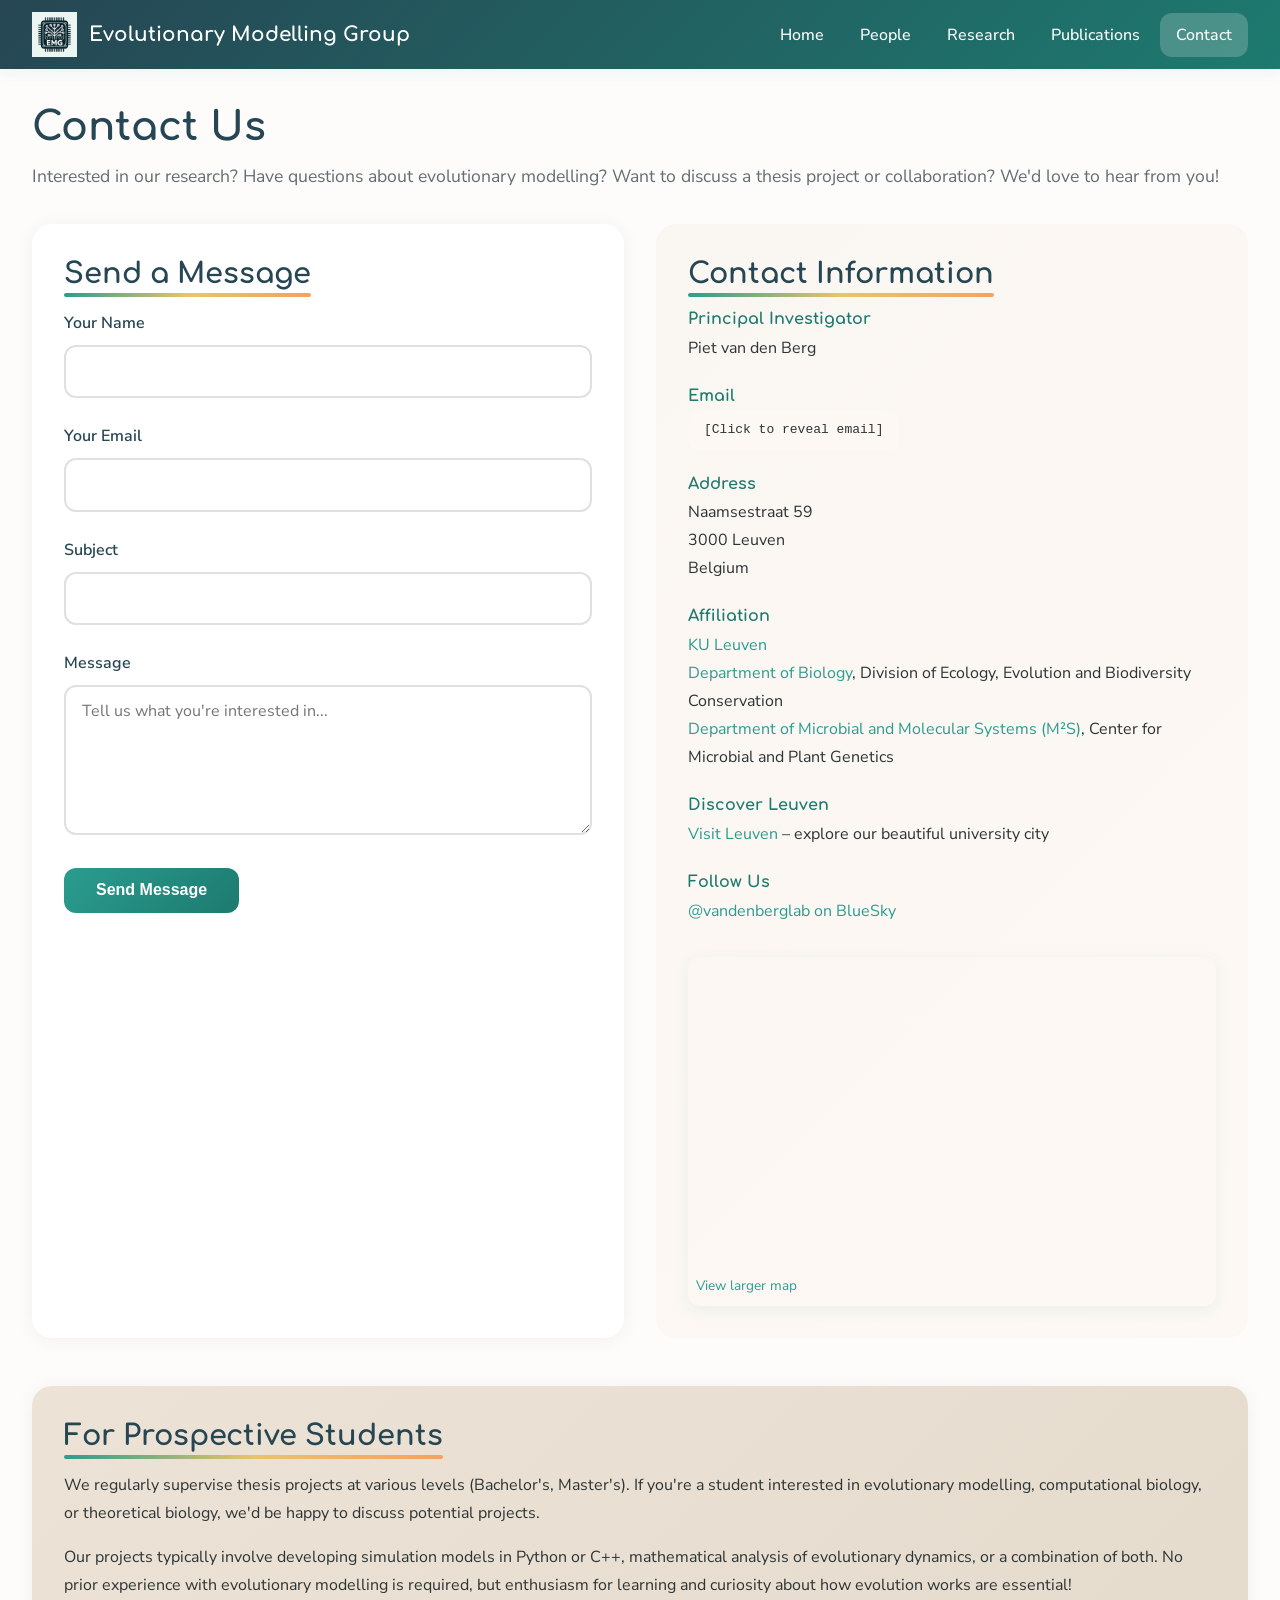
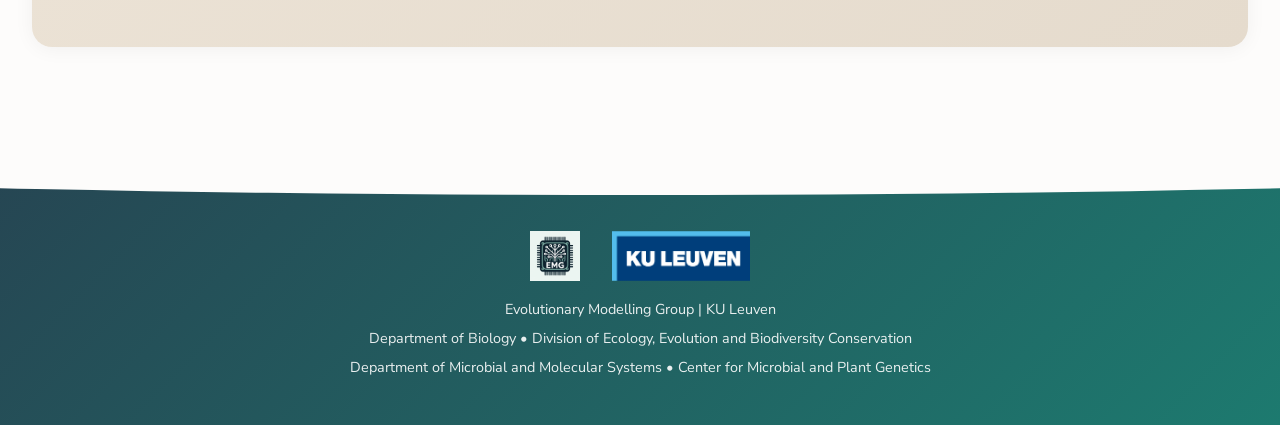
==== commit 449765f3: "functional form for contact page" ====
--- a/contact.html
+++ b/contact.html
@@ -116,7 +116,7 @@
                 </div>
 
                 <!-- Formspree form - replace YOUR_FORM_ID with actual Formspree form ID -->
-                <form id="contact-form" action="https://formspree.io/f/YOUR_FORM_ID" method="POST">
+                <form id="contact-form" action="https://formspree.io/f/mykweqyq" method="POST">
                     <div class="form-group">
                         <label for="name">Your Name</label>
                         <input type="text" id="name" name="name" required>
@@ -142,10 +142,6 @@
 
                     <button type="submit" class="submit-btn">Send Message</button>
                 </form>
-
-                <p style="margin-top: 1rem; font-size: 0.9rem; color: var(--text-light);">
-                    <em>Note: To activate this form, you'll need to set up a free <a href="https://formspree.io" target="_blank" rel="noopener">Formspree</a> account and replace the form action URL.</em>
-                </p>
             </div>
 
             <div class="contact-info">
--- a/css/style.css
+++ b/css/style.css
@@ -66,7 +66,7 @@
     position: absolute;
     bottom: -4px;
     left: 0;
-    width: 80px;
+    width: 100%;
     height: 4px;
     background: linear-gradient(90deg, var(--primary-color), var(--accent-color), var(--accent-warm));
     border-radius: 2px;
@@ -342,7 +342,7 @@
 
 /* Darker warm sections for bottom cards */
 .section.warm-section-dark {
-    background: linear-gradient(135deg, #eae0d2 0%, #e2d6c8 100%);
+    background: linear-gradient(135deg, #ece3d6 0%, #e5dbcd 100%);
 }
 
 .section-intro {
@@ -1046,7 +1046,7 @@
     position: absolute;
     bottom: -4px;
     left: 0;
-    width: 80px;
+    width: 100%;
     height: 4px;
     background: #FFD700 !important;
     border-radius: 2px;
@@ -1086,8 +1086,14 @@
 }
 body.prehistoric .group-photo-prehistoric {
     display: block;
+    width: 100%;
     border-radius: 0 !important;
     border: 4px solid #654321;
+}
+@media (max-width: 768px) {
+    body.prehistoric .group-photo-prehistoric {
+        border-width: 3px;
+    }
 }
 body.prehistoric .person-photo-real {
     border-radius: 0 !important;
@@ -1104,12 +1110,30 @@
 }
 body.prehistoric .dino-easter-egg {
     font-size: 1.8rem;
-    animation: dinoWalk 0.5s steps(2) infinite;
+    animation: dinoWalk 2s ease-in-out infinite;
     vertical-align: middle;
+    padding: 0.3rem 0.5rem;
+    cursor: pointer;
+}
+body.prehistoric .dino-mobile {
+    display: none;
+}
+body.prehistoric .dino-desktop {
+    display: inline-block;
+}
+@media (max-width: 768px) {
+    body.prehistoric .dino-desktop {
+        display: none;
+    }
+    body.prehistoric .dino-mobile {
+        display: inline-block;
+        font-size: 1.3rem;
+        padding: 0.5rem;
+    }
 }
 @keyframes dinoWalk {
-    0%, 100% { transform: scaleX(1); }
-    50% { transform: scaleX(-1); }
+    0%, 100% { transform: translateY(0); }
+    50% { transform: translateY(-3px); }
 }
 
 /* BlueSky sidebar prehistoric */
@@ -1320,3 +1344,131 @@
     letter-spacing: 0.5rem;
     filter: grayscale(30%);
 }
+
+/* ===== PREHISTORIC MODE - MOBILE RESPONSIVE ===== */
+@media (max-width: 768px) {
+    /* Smaller, more readable font on mobile */
+    body.prehistoric {
+        font-size: 0.7rem !important;
+    }
+    body.prehistoric * {
+        font-family: 'Press Start 2P', 'Courier New', monospace !important;
+        line-height: 1.8 !important;
+    }
+    body.prehistoric h1 {
+        font-size: 0.9rem !important;
+        line-height: 1.5 !important;
+    }
+    body.prehistoric h2 {
+        font-size: 0.75rem !important;
+        line-height: 1.5 !important;
+    }
+    body.prehistoric h3 {
+        font-size: 0.7rem !important;
+    }
+    body.prehistoric p,
+    body.prehistoric li,
+    body.prehistoric span {
+        font-size: 0.6rem !important;
+        line-height: 2 !important;
+    }
+
+    /* Dinosaur trigger - larger tap target on mobile */
+    body.prehistoric .dino-easter-egg {
+        font-size: 1.5rem;
+        padding: 0.5rem;
+    }
+
+    /* Icons inline instead of float on mobile */
+    body.prehistoric .section h2::before {
+        float: none;
+        display: inline;
+    }
+    body.prehistoric .research-topic h3::after,
+    body.prehistoric .year-header::after {
+        float: none;
+        display: inline;
+    }
+
+    /* Reduce card padding on mobile */
+    body.prehistoric .section,
+    body.prehistoric .topic-card,
+    body.prehistoric .research-topic,
+    body.prehistoric .pub-item,
+    body.prehistoric .person-card-simple {
+        padding: 1rem !important;
+        box-shadow: 2px 2px 0 rgba(0,0,0,0.5) !important;
+    }
+
+    /* Hero section adjustments */
+    body.prehistoric .hero-wrapper {
+        padding: 0.5rem;
+        box-shadow: 4px 4px 0 rgba(0,0,0,0.5);
+    }
+    body.prehistoric .hero-content h1 {
+        font-size: 0.85rem !important;
+    }
+    body.prehistoric .hero-content .subtitle {
+        font-size: 0.6rem !important;
+    }
+
+    /* Navigation on mobile */
+    body.prehistoric nav a {
+        font-size: 0.6rem !important;
+        padding: 0.5rem !important;
+    }
+    body.prehistoric .site-title {
+        font-size: 0.55rem !important;
+    }
+
+    /* Publications - improve readability */
+    body.prehistoric .pub-title {
+        font-size: 0.65rem !important;
+    }
+    body.prehistoric .pub-authors,
+    body.prehistoric .pub-venue {
+        font-size: 0.55rem !important;
+    }
+    body.prehistoric .pub-links a {
+        font-size: 0.5rem !important;
+        padding: 0.3rem 0.5rem !important;
+    }
+
+    /* Footer emoji - smaller on mobile */
+    body.prehistoric footer::after {
+        font-size: 0.9rem;
+        letter-spacing: 0.2rem;
+    }
+    body.prehistoric footer p {
+        font-size: 0.5rem !important;
+    }
+
+    /* Person cards on mobile */
+    body.prehistoric .person-photo-placeholder {
+        width: 120px !important;
+        height: 120px !important;
+        font-size: 1.5rem !important;
+    }
+
+    /* BlueSky sidebar on mobile */
+    body.prehistoric .bluesky-post-text {
+        font-size: 0.55rem !important;
+    }
+    body.prehistoric .bluesky-sidebar-header h3 {
+        font-size: 0.6rem !important;
+    }
+
+    /* Contact form on mobile */
+    body.prehistoric .form-group label {
+        font-size: 0.6rem !important;
+    }
+    body.prehistoric .form-group input,
+    body.prehistoric .form-group textarea {
+        font-size: 0.6rem !important;
+        padding: 0.5rem !important;
+    }
+    body.prehistoric .submit-btn {
+        font-size: 0.55rem !important;
+        padding: 0.6rem 1rem !important;
+    }
+}
